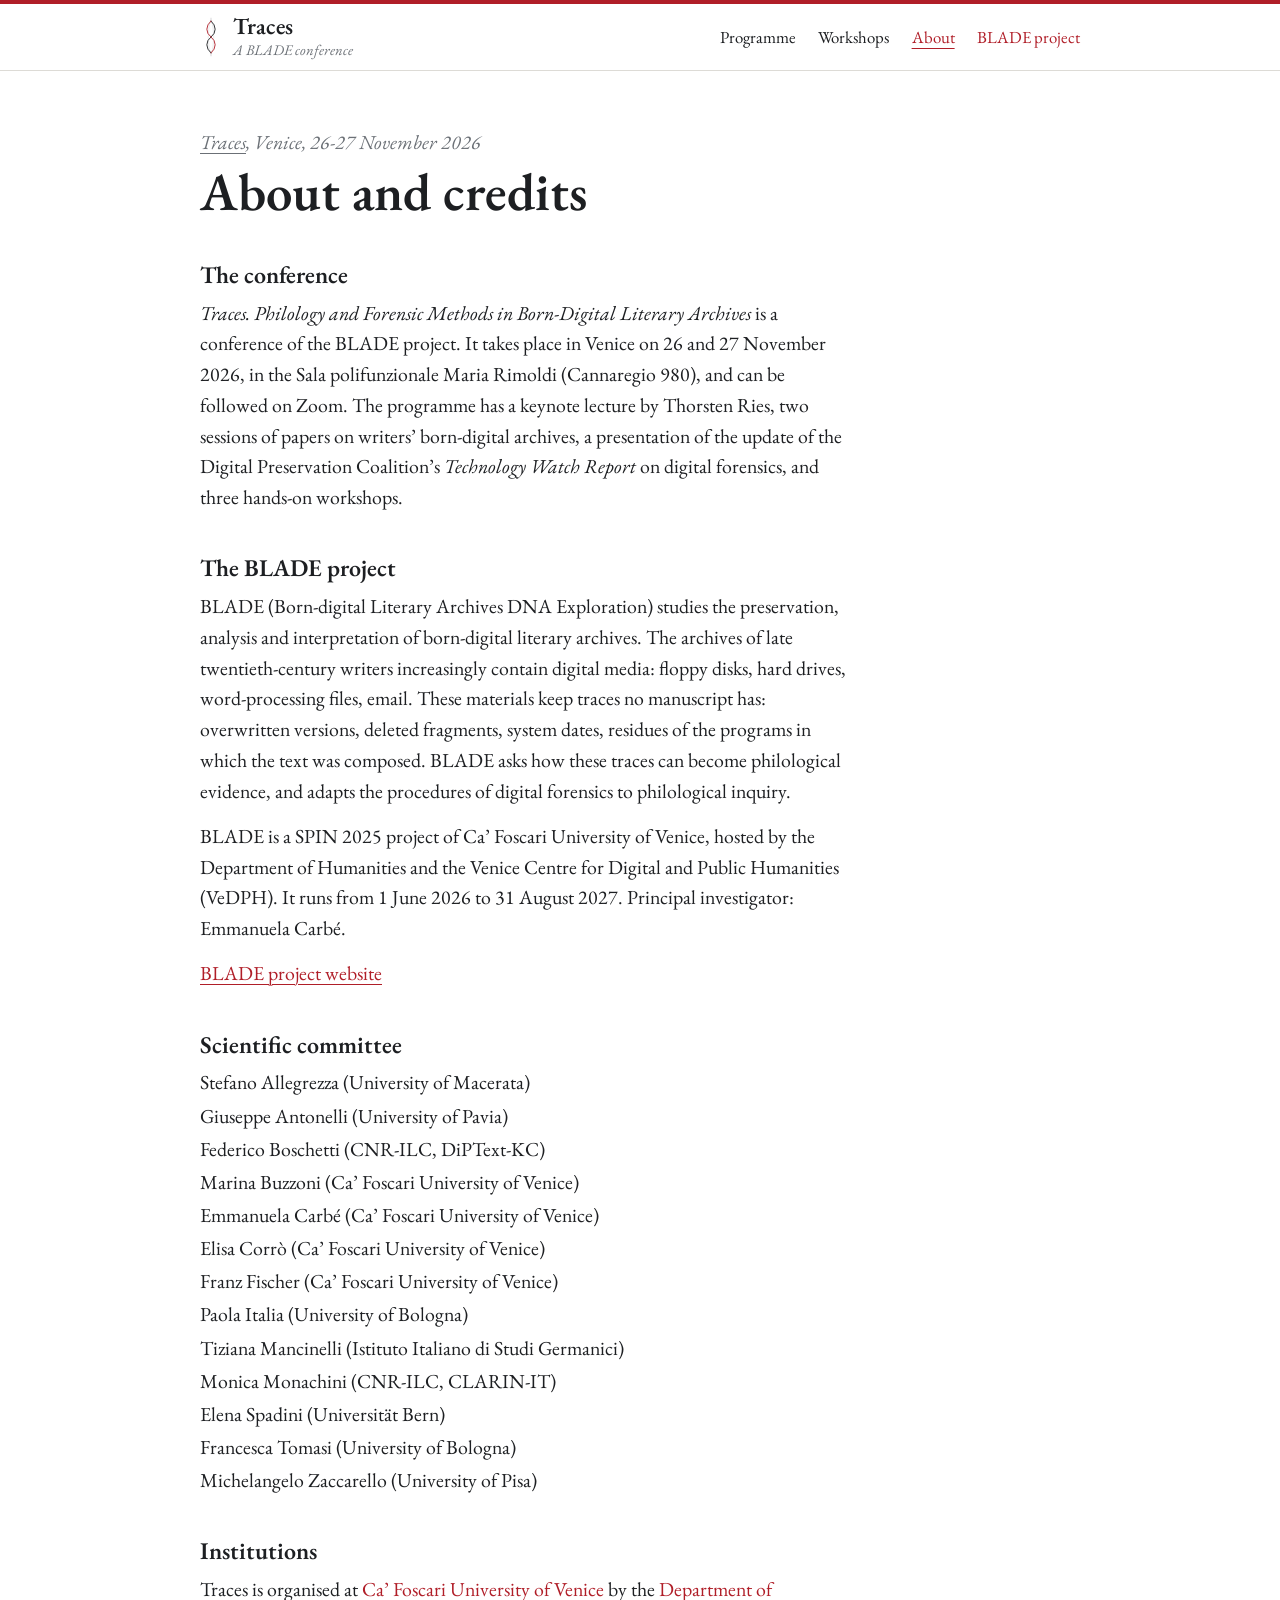
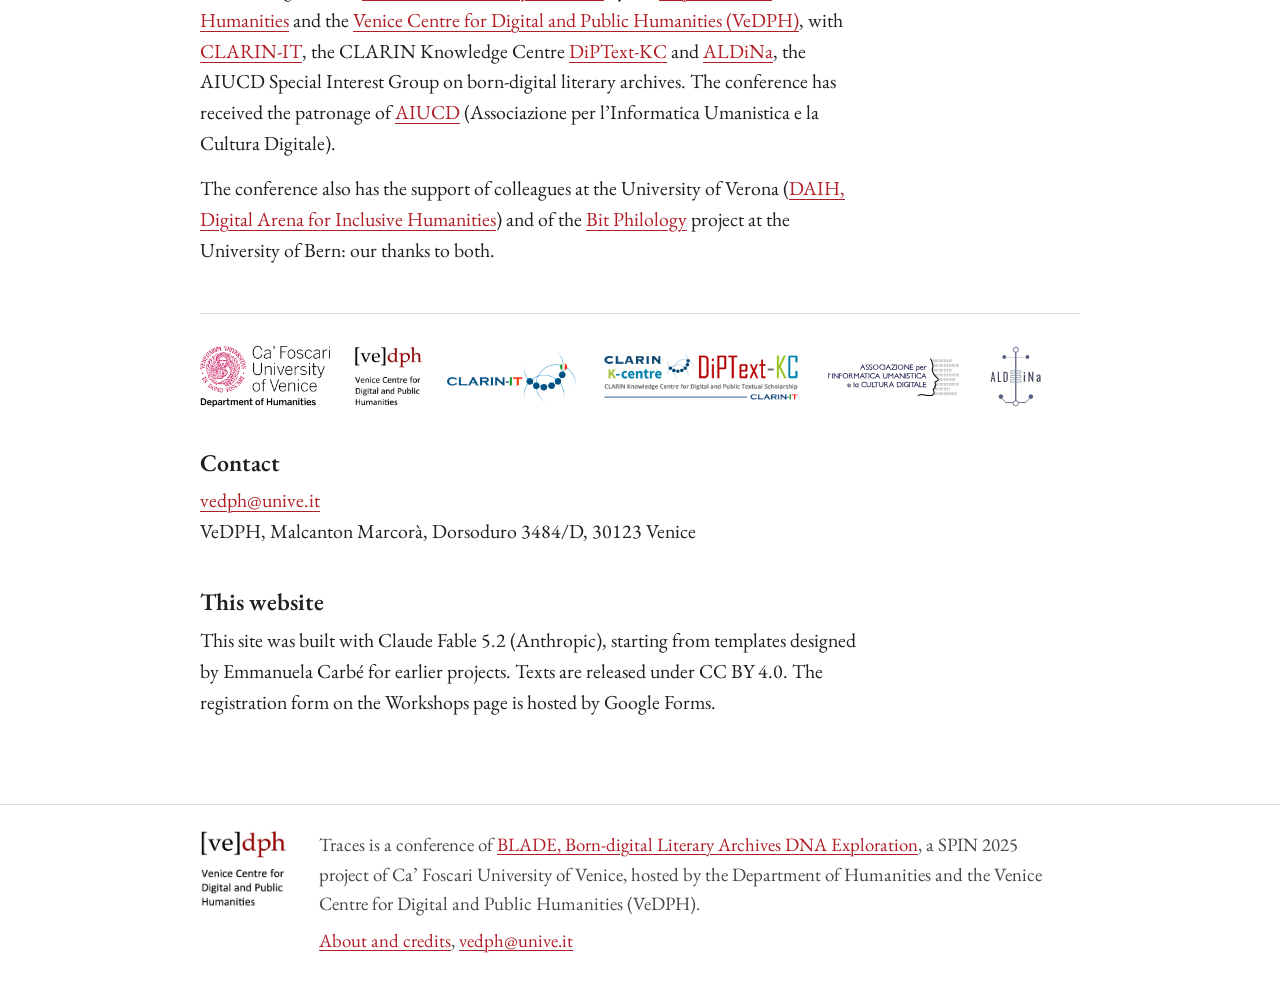
==== about.html @ 53fd54de "Add files via upload" ====
<!doctype html>
<html lang="en">
<head>
<meta charset="utf-8">
<meta name="viewport" content="width=device-width, initial-scale=1">
<title>About and credits. Traces</title>
<meta name="description" content="What Traces is, the BLADE project, committee and credits.">
<meta name="color-scheme" content="light">
<meta property="og:type" content="website">
<meta property="og:title" content="About and credits. Traces">
<meta property="og:description" content="What Traces is, the BLADE project, committee and credits.">
<link rel="icon" href="assets/favicon.svg" type="image/svg+xml">
<link rel="preload" as="font" type="font/woff2" href="assets/fonts/eb-garamond-latin-400-normal.woff2" crossorigin>
<link rel="stylesheet" href="assets/traces.css">
</head>
<body>
<a class="skip" href="#main">Skip to content</a>
<header class="top"><div class="wrap">
  <a class="brand" href="index.html"><svg class="mark" viewBox="50 0 60 220" aria-hidden="true"><path d="M 80,4 Q 50,110 80,216 Q 110,110 80,4 Z" stroke="currentColor" stroke-width="1.6" fill="none" opacity=".32"/><path d="M 80,22 Q 105,42 105,67 Q 105,92 80,110 Q 55,128 55,153 Q 55,178 80,198" stroke="currentColor" stroke-width="5" fill="none" stroke-linecap="round"><animate attributeName="d" values="M 78,22 Q 78,42 78,67 Q 78,92 78,110 Q 78,128 78,153 Q 78,178 78,198;M 80,22 Q 105,42 105,67 Q 105,92 80,110 Q 55,128 55,153 Q 55,178 80,198;M 80,22 Q 55,42 55,67 Q 55,92 80,110 Q 105,128 105,153 Q 105,178 80,198;M 80,22 Q 105,42 105,67 Q 105,92 80,110 Q 55,128 55,153 Q 55,178 80,198" keyTimes="0;0.4;0.72;1" calcMode="spline" keySplines="0.42 0 0.58 1;0.42 0 0.58 1;0.42 0 0.58 1" begin="0.3s" dur="2.2s" fill="freeze"/></path><path d="M 80,22 Q 55,42 55,67 Q 55,92 80,110 Q 105,128 105,153 Q 105,178 80,198" stroke="#b01e28" stroke-width="5" fill="none" stroke-linecap="round"><animate attributeName="d" values="M 82,22 Q 82,42 82,67 Q 82,92 82,110 Q 82,128 82,153 Q 82,178 82,198;M 80,22 Q 55,42 55,67 Q 55,92 80,110 Q 105,128 105,153 Q 105,178 80,198;M 80,22 Q 105,42 105,67 Q 105,92 80,110 Q 55,128 55,153 Q 55,178 80,198;M 80,22 Q 55,42 55,67 Q 55,92 80,110 Q 105,128 105,153 Q 105,178 80,198" keyTimes="0;0.4;0.72;1" calcMode="spline" keySplines="0.42 0 0.58 1;0.42 0 0.58 1;0.42 0 0.58 1" begin="0.3s" dur="2.2s" fill="freeze"/></path></svg><span><b>Traces</b><small>A BLADE conference</small></span></a>
  <nav aria-label="Site"><a href="index.html#programme">Programme</a><a href="workshops.html">Workshops</a><a href="about.html" aria-current="page">About</a><a class="ext" target="_blank" rel="noopener" href="https://vedph.github.io/blade/">BLADE project<span class="sr"> (opens in a new tab)</span></a></nav>
</div></header>
<main id="main" class="wrap">
<header class="pagehead">
<p class="pre"><a href="index.html">Traces</a>, Venice, 26-27 November 2026</p>
<h1>About and credits</h1>
</header>
<div class="text">
<h2>The conference</h2>
<p><em>Traces. Philology and Forensic Methods in Born-Digital Literary Archives</em> is a conference of the BLADE project. It takes place in Venice on 26 and 27 November 2026,
in the Sala polifunzionale Maria Rimoldi (Cannaregio 980), and can be followed on Zoom. The programme has a keynote lecture
by Thorsten Ries, two sessions of papers on writers’ born-digital archives, a presentation of the update of the Digital
Preservation Coalition’s <em>Technology Watch Report</em> on digital forensics, and three hands-on workshops.</p>

<h2>The BLADE project</h2>
<p>BLADE (Born-digital Literary Archives DNA Exploration) studies the preservation, analysis and interpretation of
born-digital literary archives. The archives of late twentieth-century writers increasingly contain digital media:
floppy disks, hard drives, word-processing files, email. These materials keep traces no manuscript has: overwritten
versions, deleted fragments, system dates, residues of the programs in which the text was composed. BLADE asks how
these traces can become philological evidence, and adapts the procedures of digital forensics to philological inquiry.</p>
<p>BLADE is a SPIN 2025 project of Ca’ Foscari University of Venice, hosted by the Department of Humanities and the
Venice Centre for Digital and Public Humanities (VeDPH). It runs from 1 June 2026 to 31 August 2027.
Principal investigator: Emmanuela Carbé.</p>
<p><a href="https://vedph.github.io/blade/" target="_blank" rel="noopener">BLADE project website<span class="sr"> (opens in a new tab)</span></a></p>

<h2>Scientific committee</h2>
<ul class="plain"><li>Stefano Allegrezza (University of Macerata)</li><li>Giuseppe Antonelli (University of Pavia)</li><li>Federico Boschetti (CNR-ILC, DiPText-KC)</li><li>Marina Buzzoni (Ca’ Foscari University of Venice)</li><li>Emmanuela Carbé (Ca’ Foscari University of Venice)</li><li>Elisa Corrò (Ca’ Foscari University of Venice)</li><li>Franz Fischer (Ca’ Foscari University of Venice)</li><li>Paola Italia (University of Bologna)</li><li>Tiziana Mancinelli (Istituto Italiano di Studi Germanici)</li><li>Monica Monachini (CNR-ILC, CLARIN-IT)</li><li>Elena Spadini (Universität Bern)</li><li>Francesca Tomasi (University of Bologna)</li><li>Michelangelo Zaccarello (University of Pisa)</li></ul>

<h2>Institutions</h2>
<p>Traces is organised at <a href="https://www.unive.it/" target="_blank" rel="noopener">Ca’ Foscari University of Venice<span class="sr"> (opens in a new tab)</span></a> by the
<a href="https://www.unive.it/dsu" target="_blank" rel="noopener">Department of Humanities<span class="sr"> (opens in a new tab)</span></a> and the
<a href="https://www.unive.it/vedph" target="_blank" rel="noopener">Venice Centre for Digital and Public Humanities (VeDPH)<span class="sr"> (opens in a new tab)</span></a>, with
<a href="https://www.clarin-it.it/en/" target="_blank" rel="noopener">CLARIN-IT<span class="sr"> (opens in a new tab)</span></a>, the CLARIN Knowledge Centre
<a href="https://diptext-kc.clarin-it.it/" target="_blank" rel="noopener">DiPText-KC<span class="sr"> (opens in a new tab)</span></a> and
<a href="https://www.aiucd.it/presentazione-sig/aldina/" target="_blank" rel="noopener">ALDiNa<span class="sr"> (opens in a new tab)</span></a>, the AIUCD Special Interest Group on born-digital
literary archives. The conference has received the patronage of <a href="https://www.aiucd.it/" target="_blank" rel="noopener">AIUCD<span class="sr"> (opens in a new tab)</span></a>
(Associazione per l’Informatica Umanistica e la Cultura Digitale).</p>
<p>The conference also has the support of colleagues at the University of Verona
(<a href="https://www.dlls.univr.it/" target="_blank" rel="noopener">DAIH, Digital Arena for Inclusive Humanities<span class="sr"> (opens in a new tab)</span></a>) and of the
<a href="https://bitphilology.dh.unibe.ch/" target="_blank" rel="noopener">Bit Philology<span class="sr"> (opens in a new tab)</span></a> project at the University of Bern: our thanks to both.</p>
</div>
<div class="logos">
<img src="assets/logos/dsu.png" alt="Ca’ Foscari University of Venice, Department of Humanities" style="height:61px">
<img src="assets/logos/vedph.jpg" alt="VeDPH, Venice Centre for Digital and Public Humanities" style="height:61px">
<img src="assets/logos/clarin-it.png" alt="CLARIN-IT" style="height:50px">
<img src="assets/logos/diptext-kc.png" alt="CLARIN K-centre DiPText-KC" style="height:54px">
<img src="assets/logos/aiucd.svg" alt="AIUCD, Associazione per l’Informatica Umanistica e la Cultura Digitale" style="height:42px">
<img src="assets/logos/aldina.svg" alt="ALDiNa" style="height:67px">
</div>
<div class="text">
<h2>Contact</h2>
<p><a href="mailto:vedph@unive.it">vedph@unive.it</a><br>
VeDPH, Malcanton Marcorà, Dorsoduro 3484/D, 30123 Venice</p>

<h2>This website</h2>
<p>This site was built with Claude Fable 5.2 (Anthropic), starting from templates designed by Emmanuela Carbé for
earlier projects. Texts are released under CC BY 4.0. The registration form on the Workshops page is hosted by
Google Forms.</p>
</div>
</main>
<footer class="foot"><div class="wrap">
  <a class="flogo" href="https://www.unive.it/vedph" target="_blank" rel="noopener"><img src="assets/logos/vedph.jpg" alt="VeDPH, Venice Centre for Digital and Public Humanities"></a>
  <div>
  <p>Traces is a conference of <a href="https://vedph.github.io/blade/" target="_blank" rel="noopener">BLADE, Born-digital Literary Archives DNA Exploration</a>,
  a SPIN 2025 project of Ca’ Foscari University of Venice, hosted by the Department of Humanities and
  the Venice Centre for Digital and Public Humanities (VeDPH).</p>
  <p><a href="about.html">About and credits</a>, <a href="mailto:vedph@unive.it">vedph@unive.it</a></p>
  </div>
</div></footer>
<script>
if(matchMedia('(prefers-reduced-motion: reduce)').matches)document.querySelectorAll('.mark animate').forEach(function(a){a.remove()});
</script>
</body>
</html>
---- assets/traces.css ----
/* Traces, conferenza del progetto BLADE.
   Una sola famiglia di caratteri (EB Garamond), fondo bianco, rosso Ca' Foscari per link e sottotitolo.
   Niente etichette in maiuscoletto spaziato, niente pulsanti: il registro è quello di un programma a stampa. */

@font-face{font-family:"EB Garamond";src:url("fonts/eb-garamond-latin-400-normal.woff2") format("woff2");font-weight:400;font-style:normal;font-display:swap}
@font-face{font-family:"EB Garamond";src:url("fonts/eb-garamond-latin-400-italic.woff2") format("woff2");font-weight:400;font-style:italic;font-display:swap}
@font-face{font-family:"EB Garamond";src:url("fonts/eb-garamond-latin-600-normal.woff2") format("woff2");font-weight:600;font-style:normal;font-display:swap}
@font-face{font-family:"EB Garamond";src:url("fonts/eb-garamond-latin-600-italic.woff2") format("woff2");font-weight:600;font-style:italic;font-display:swap}

:root{--red:#b01e28;--red-deep:#8c1820;--ink:#1d1f22;--soft:#44474c;--muted:#6b7076;--rule:#dddbd6;--paper:#fff;--measure:41rem}
*{box-sizing:border-box}
html{-webkit-text-size-adjust:100%;scroll-behavior:smooth;scroll-padding-top:1.5rem}
body{margin:0;background:var(--paper);color:var(--ink);font-family:"EB Garamond",Georgia,"Times New Roman",serif;
  font-size:clamp(1.12rem,1rem + .3vw,1.25rem);line-height:1.55;-webkit-font-smoothing:antialiased;text-rendering:optimizeLegibility}
a{color:var(--red);text-decoration:underline;text-decoration-thickness:.06em;text-underline-offset:.18em}
a:hover{color:var(--red-deep)}
:focus-visible{outline:2px solid var(--red);outline-offset:3px}
img{max-width:100%}
.wrap{max-width:60rem;margin-inline:auto;padding-inline:clamp(1rem,4vw,2.5rem)}
.skip{position:absolute;left:-999px;top:.5rem;background:var(--red);color:#fff;padding:.3rem .6rem}
.skip:focus{left:.5rem}

/* testata */
.top{border-top:4px solid var(--red);border-bottom:1px solid var(--rule)}
.top .wrap{display:flex;align-items:center;justify-content:space-between;flex-wrap:wrap;gap:.4rem 1.5rem;padding-block:.7rem}
.brand{display:flex;align-items:center;gap:.7rem;color:var(--ink);text-decoration:none}
.brand:hover{color:var(--ink)}
.brand .mark{width:22px;height:40px;flex:none}
.brand b{display:block;font-weight:600;font-size:1.45rem;line-height:1}
.brand small{display:block;font-style:italic;font-size:.92rem;color:var(--muted);line-height:1.2;margin-top:.15rem}
.top nav{display:flex;flex-wrap:wrap;gap:.2rem 1.4rem;font-size:1.05rem}
.top nav a{color:var(--ink);text-decoration:none}
.top nav a:hover,.top nav a[aria-current]{color:var(--red)}
.top nav a[aria-current]{text-decoration:underline;text-underline-offset:.3em;text-decoration-thickness:.06em}
.top nav a.ext{color:var(--red)}

/* apertura */
main{padding-block:clamp(2rem,5vw,3.5rem) clamp(3rem,6vw,4.5rem)}
.pre{margin:0;font-style:italic;color:var(--muted);overflow-wrap:anywhere}
.pre a{color:inherit}
.pre a:hover{color:var(--red)}
.hero h1{font-weight:600;font-size:clamp(3.2rem,2rem + 5vw,5.4rem);line-height:1;margin:.5rem 0 .2rem;letter-spacing:-.005em}
.hero .subtitle{font-style:italic;color:var(--red);font-size:clamp(1.5rem,1.1rem + 1.5vw,2.15rem);line-height:1.2;margin:0;max-width:34ch}
.hero .when{font-size:clamp(1.2rem,1.05rem + .5vw,1.45rem);margin:1.1rem 0 0}
.pagehead h1{font-weight:600;font-size:clamp(2.3rem,1.6rem + 2.6vw,3.3rem);line-height:1.05;margin:.4rem 0 .6rem}
.lede{max-width:var(--measure);font-size:1.08em;margin:1.6rem 0 0}
.pagehead .lede{margin-top:0}

/* dati pratici */
.facts{display:grid;grid-template-columns:7rem minmax(0,1fr);gap:.55rem 1.2rem;max-width:46rem;margin:2.2rem 0 0;padding:1.3rem 0;border-top:1px solid var(--rule);border-bottom:1px solid var(--rule)}
.facts dt{font-style:italic;color:var(--muted)}
.facts dd{margin:0}

/* programma */
h2.sec{font-weight:600;font-size:clamp(1.8rem,1.4rem + 1.2vw,2.3rem);margin:3rem 0 0;line-height:1.1}
.status{font-style:italic;color:var(--muted);margin:.3rem 0 0}
.day{margin-top:2.4rem}
.day > h2{font-weight:600;font-size:1.45rem;margin:0;padding-bottom:.45rem;border-bottom:1.5px solid var(--ink)}
.slot{display:grid;grid-template-columns:7rem minmax(0,1fr);gap:0 1.2rem;padding:.95rem 0;border-bottom:1px solid var(--rule)}
.slot .t{color:var(--muted);font-variant-numeric:tabular-nums lining-nums;white-space:nowrap}
.slot .c{max-width:44rem}
.slot h3{font-weight:600;font-size:1em;margin:0;line-height:1.35}
.slot h3 .aff{font-weight:400}
.slot p{margin:0}
.slot .label{font-style:italic;color:var(--red)}
.slot .ttl{font-style:italic}
.slot .aside,.slot .pause{color:var(--muted)}
.slot .pause{font-style:italic}
.slot .online{color:var(--muted);font-style:italic}
.slot .sub{display:grid;grid-template-columns:3.4rem minmax(0,1fr);gap:0 .6rem;margin-top:.55rem}
.slot .sub .st{color:var(--muted);font-variant-numeric:tabular-nums lining-nums}
.slot ul.ws{list-style:none;margin:.5rem 0 0;padding:0}
.slot ul.ws li{margin:.5rem 0 0}
.slot .more{margin-top:.7rem}
@media (max-width:560px){
  .slot,.facts{grid-template-columns:1fr}
  .slot .t{margin-bottom:.15rem}
  .facts dd{margin-bottom:.4rem}
}

/* pagine di testo */
.text{max-width:var(--measure)}
.text h2{font-weight:600;font-size:1.5rem;line-height:1.2;margin:2.6rem 0 .5rem}
.text article h2{margin-bottom:.2rem}
.text article .who{font-style:italic;color:var(--soft);margin:0 0 .8rem}
.text p{margin:0 0 .9rem}
.text ul.plain{list-style:none;padding:0;margin:0}
.text ul.plain li{margin:.15rem 0}
.regform{display:block;width:100%;height:2400px;border:1px solid var(--rule);margin:.8rem 0 .5rem}
@media (max-width:640px){.regform{height:2700px}}

/* loghi e piede */
.logos{display:flex;flex-wrap:wrap;align-items:center;gap:1.4rem 1.5rem;margin:3rem 0 0;padding-top:1.8rem;border-top:1px solid var(--rule)}
.logos img{width:auto;object-fit:contain}
.logos + .text h2:first-child{margin-top:2.4rem}
.foot{border-top:1px solid var(--rule);color:var(--soft);font-size:.95em}
.foot .wrap{padding-block:1.6rem 2.2rem}
.foot p{max-width:46rem;margin:0 0 .5rem}
@media print{.top nav,.regform{display:none}}
.slot .item{margin-top:.55rem}
.wsd{border-bottom:1px solid var(--rule);padding:1rem 0}
.wsd:first-child{border-top:1px solid var(--rule)}
.wsd summary{cursor:pointer;list-style:none}
.wsd summary::-webkit-details-marker{display:none}
.text .wsd summary h2{display:block;font-weight:600;font-size:1.25rem;line-height:1.25;margin:0}
.wsd summary .who{display:block;font-style:italic;color:var(--soft);margin-top:.15rem}
.wsd summary .hint{display:inline-block;margin-top:.35rem;color:var(--red);text-decoration:underline;text-decoration-thickness:.06em;text-underline-offset:.18em}
.wsd summary .hint::before{content:"+ "}
.wsd[open] summary .hint::before{content:"− "}
.wsd[open] summary{margin-bottom:.8rem}
.wsd p:last-child{margin-bottom:0}
.foot .wrap{display:flex;gap:1.6rem 2rem;align-items:flex-start;flex-wrap:wrap}
.foot .flogo img{height:78px;width:auto;display:block}
.foot .wrap > div{flex:1 1 20rem;min-width:0}
.sr{position:absolute;width:1px;height:1px;overflow:hidden;clip:rect(0 0 0 0);white-space:nowrap}
.pagehead + .text{margin-top:1.6rem}
.wsd summary:focus-visible{outline:2px solid var(--red);outline-offset:4px}
.top nav a{padding:.25rem 0}
@media (prefers-reduced-motion: reduce){html{scroll-behavior:auto}}
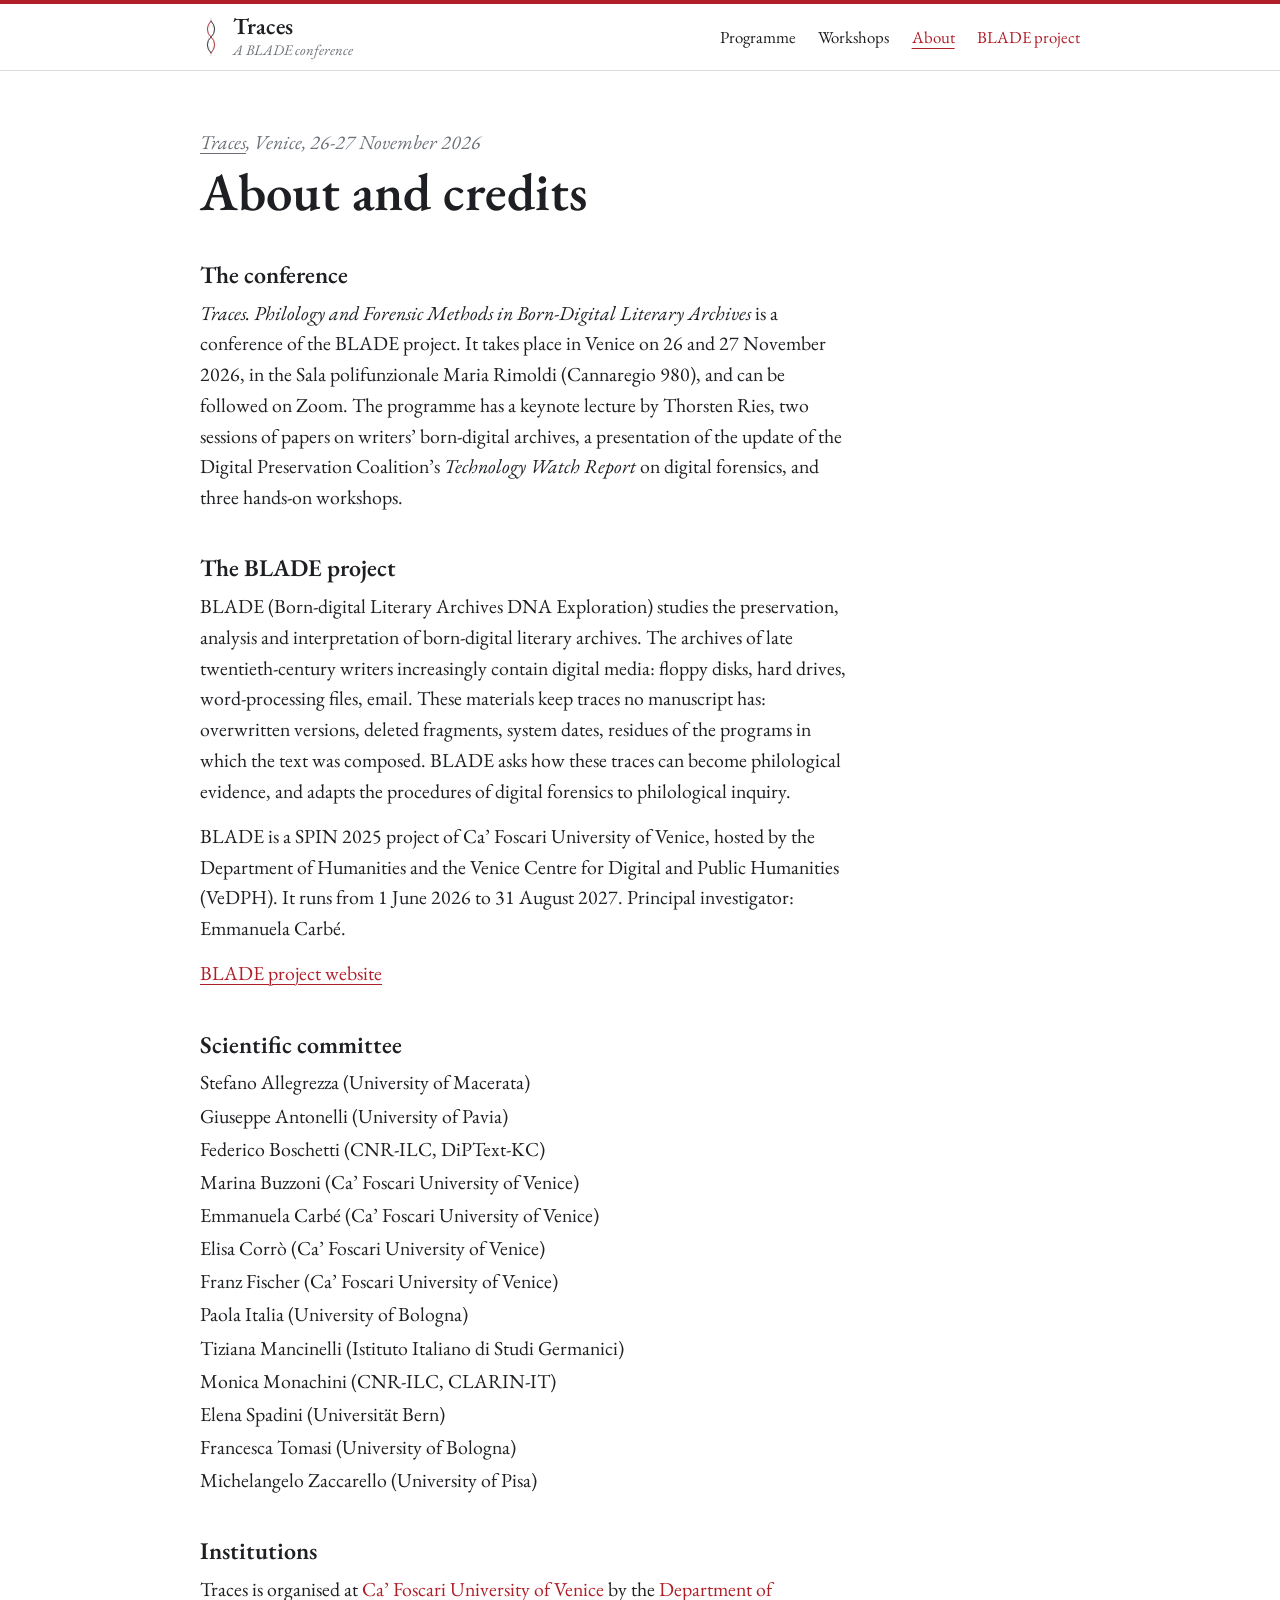
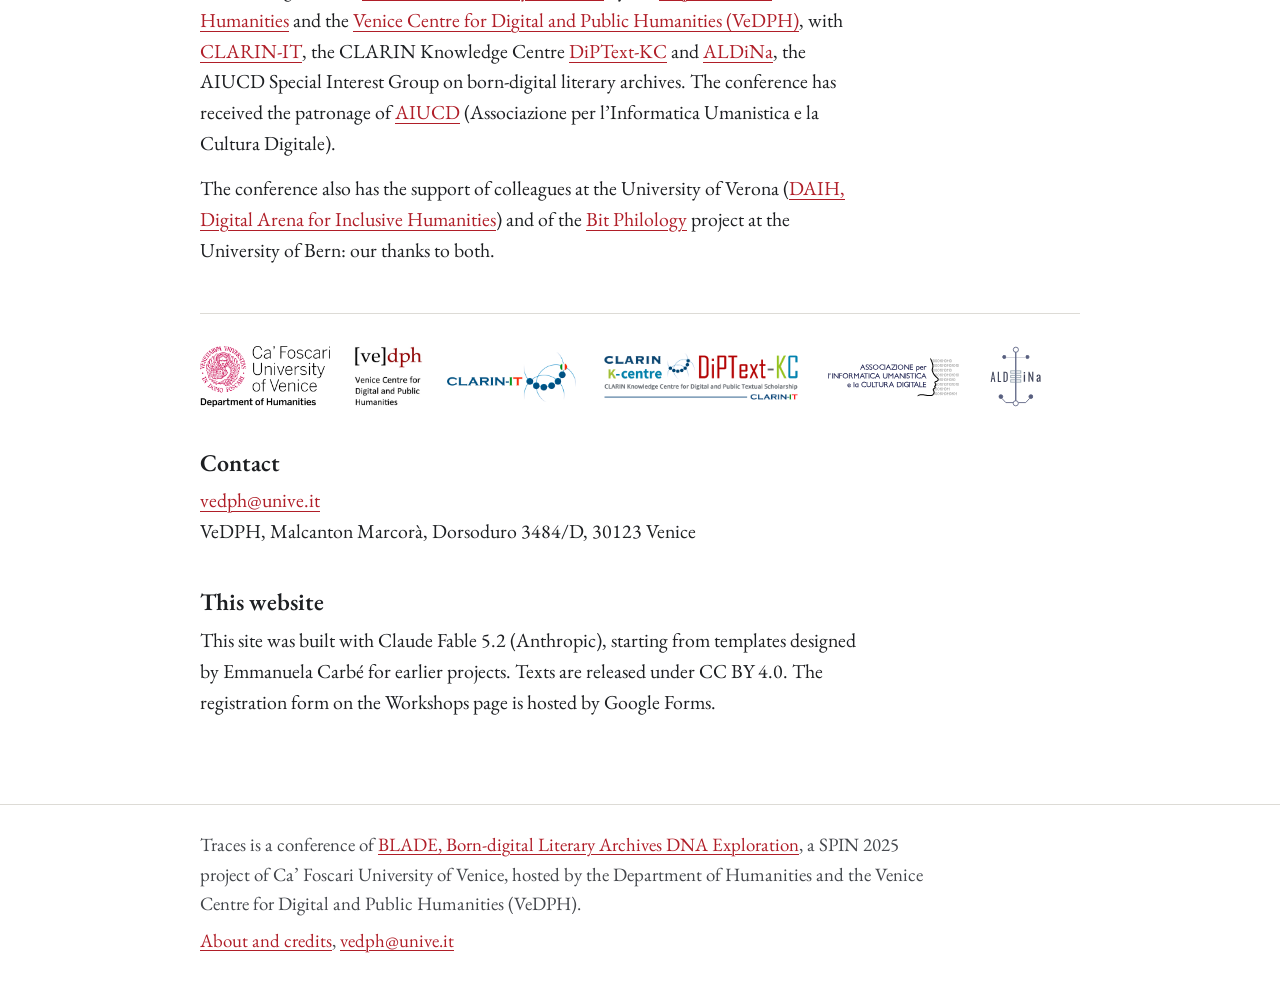
==== commit 770df951: "Add files via upload" ====
--- a/about.html
+++ b/about.html
@@ -78,7 +78,7 @@
 </div>
 </main>
 <footer class="foot"><div class="wrap">
-  <a class="flogo" href="https://www.unive.it/vedph" target="_blank" rel="noopener"><img src="assets/logos/vedph.jpg" alt="VeDPH, Venice Centre for Digital and Public Humanities"></a>
+
   <div>
   <p>Traces is a conference of <a href="https://vedph.github.io/blade/" target="_blank" rel="noopener">BLADE, Born-digital Literary Archives DNA Exploration</a>,
   a SPIN 2025 project of Ca’ Foscari University of Venice, hosted by the Department of Humanities and
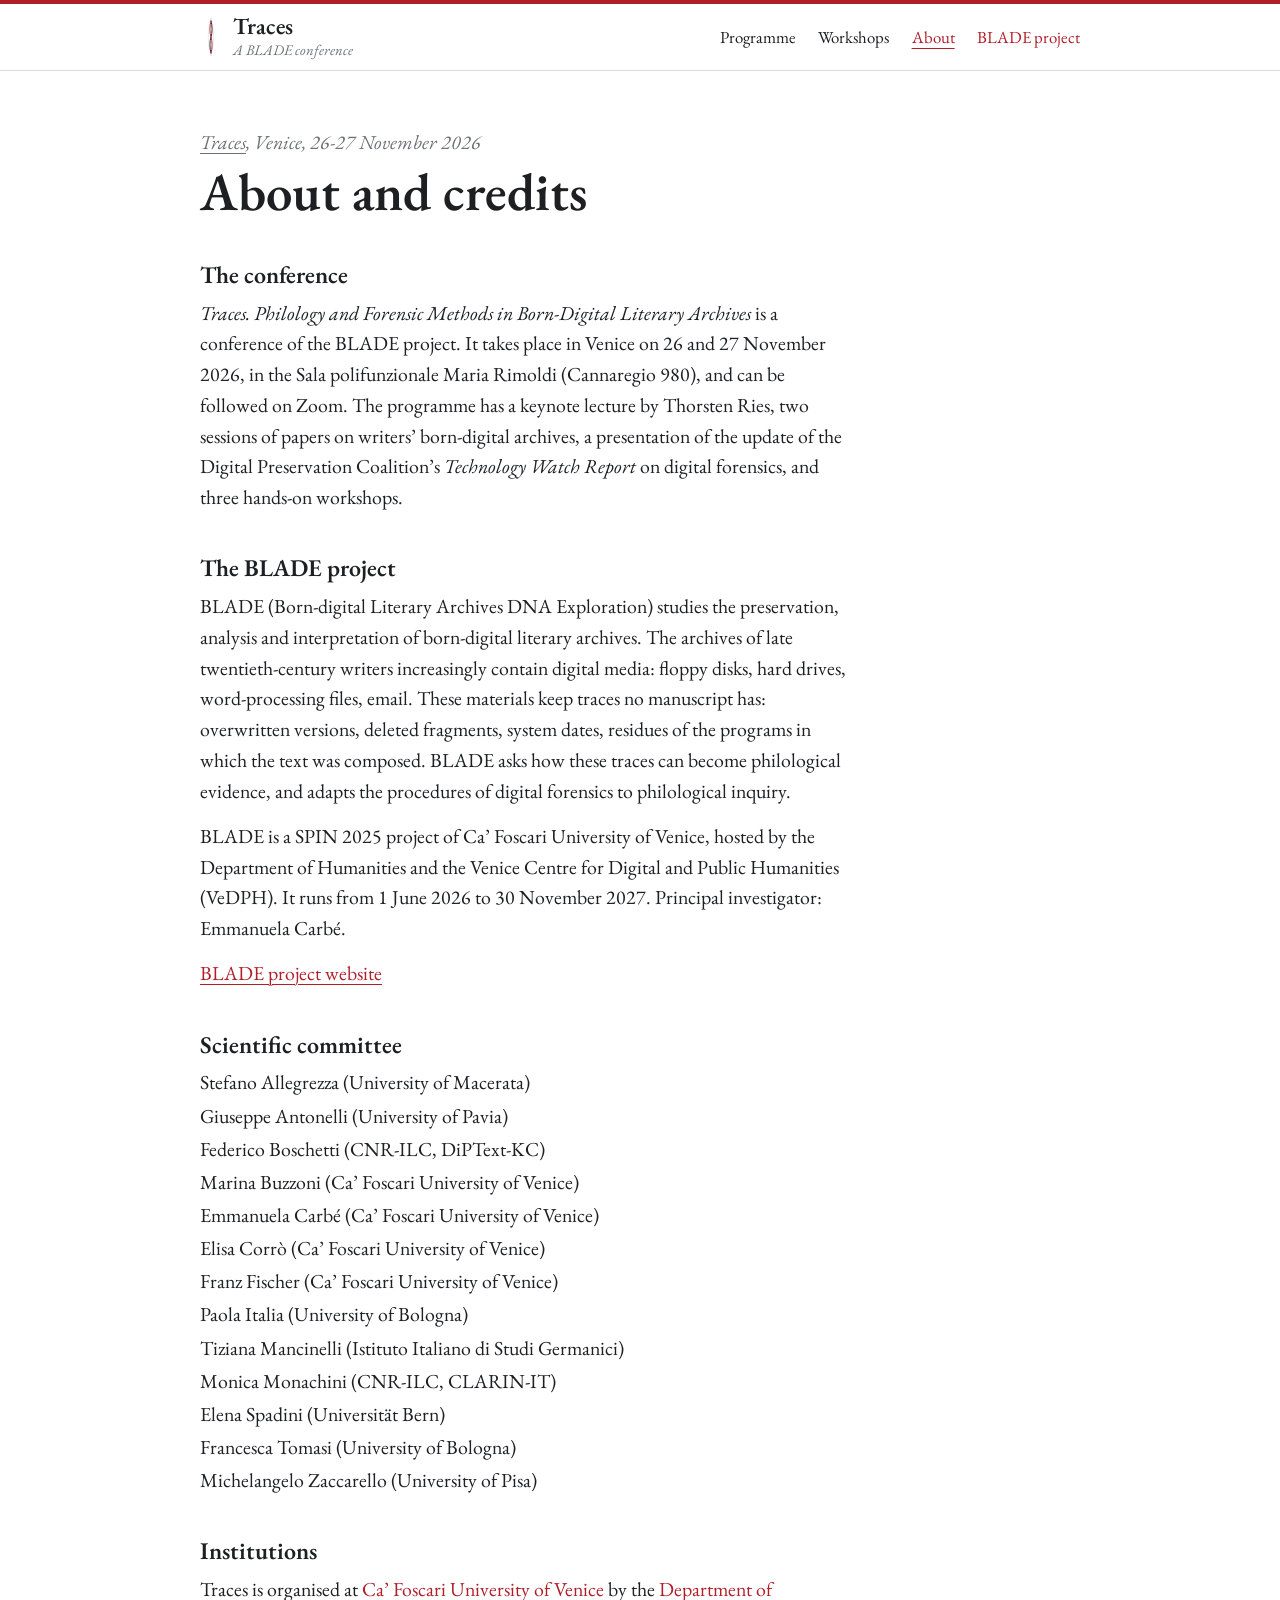
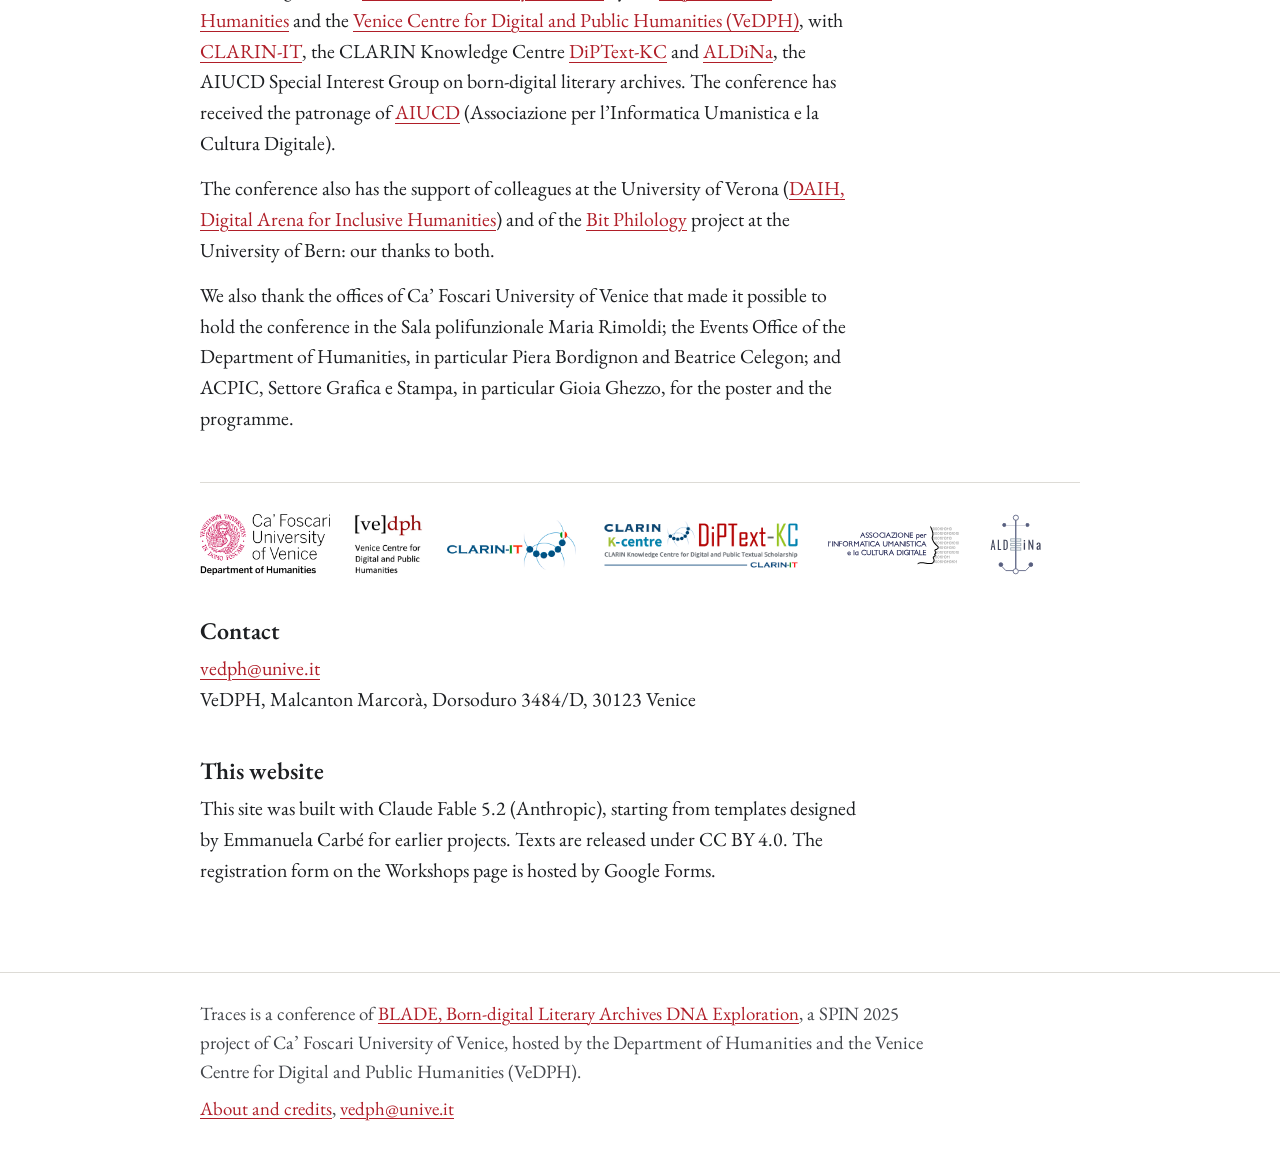
==== commit 55705bf8: "Add files via upload" ====
--- a/about.html
+++ b/about.html
@@ -9,6 +9,9 @@
 <meta property="og:type" content="website">
 <meta property="og:title" content="About and credits. Traces">
 <meta property="og:description" content="What Traces is, the BLADE project, committee and credits.">
+<meta property="og:image" content="https://vedph.github.io/traces/assets/traces-cover.jpg">
+<meta property="og:image:alt" content="Poster of the conference Traces, Venice, 26-27 November 2026">
+<meta name="twitter:card" content="summary_large_image">
 <link rel="icon" href="assets/favicon.svg" type="image/svg+xml">
 <link rel="preload" as="font" type="font/woff2" href="assets/fonts/eb-garamond-latin-400-normal.woff2" crossorigin>
 <link rel="stylesheet" href="assets/traces.css">
@@ -38,7 +41,7 @@
 versions, deleted fragments, system dates, residues of the programs in which the text was composed. BLADE asks how
 these traces can become philological evidence, and adapts the procedures of digital forensics to philological inquiry.</p>
 <p>BLADE is a SPIN 2025 project of Ca’ Foscari University of Venice, hosted by the Department of Humanities and the
-Venice Centre for Digital and Public Humanities (VeDPH). It runs from 1 June 2026 to 31 August 2027.
+Venice Centre for Digital and Public Humanities (VeDPH). It runs from 1 June 2026 to 30 November 2027.
 Principal investigator: Emmanuela Carbé.</p>
 <p><a href="https://vedph.github.io/blade/" target="_blank" rel="noopener">BLADE project website<span class="sr"> (opens in a new tab)</span></a></p>
 
@@ -57,6 +60,9 @@
 <p>The conference also has the support of colleagues at the University of Verona
 (<a href="https://www.dlls.univr.it/" target="_blank" rel="noopener">DAIH, Digital Arena for Inclusive Humanities<span class="sr"> (opens in a new tab)</span></a>) and of the
 <a href="https://bitphilology.dh.unibe.ch/" target="_blank" rel="noopener">Bit Philology<span class="sr"> (opens in a new tab)</span></a> project at the University of Bern: our thanks to both.</p>
+<p>We also thank the offices of Ca’ Foscari University of Venice that made it possible to hold the conference in the
+Sala polifunzionale Maria Rimoldi; the Events Office of the Department of Humanities, in particular Piera Bordignon
+and Beatrice Celegon; and ACPIC, Settore Grafica e Stampa, in particular Gioia Ghezzo, for the poster and the programme.</p>
 </div>
 <div class="logos">
 <img src="assets/logos/dsu.png" alt="Ca’ Foscari University of Venice, Department of Humanities" style="height:61px">
--- a/assets/traces.css
+++ b/assets/traces.css
@@ -117,3 +117,21 @@
 .wsd summary:focus-visible{outline:2px solid var(--red);outline-offset:4px}
 .top nav a{padding:.25rem 0}
 @media (prefers-reduced-motion: reduce){html{scroll-behavior:auto}}
+
+/* sito BLADE: persone */
+.person{display:grid;grid-template-columns:150px minmax(0,1fr);gap:1rem 1.8rem;align-items:start;margin:1.4rem 0 0}
+.person img{width:150px;height:150px;border-radius:50%;display:block}
+.person h3,.text h3{font-weight:600;font-size:1.25rem;line-height:1.25;margin:0 0 .1rem}
+.person .role{font-style:italic;color:var(--soft);margin:0 0 .7rem}
+.text .role{font-style:italic;color:var(--soft);margin:0 0 .7rem}
+@media (max-width:560px){.person{grid-template-columns:1fr}.person img{width:120px;height:120px}}
+.foot .flogos{display:flex;align-items:center;gap:1.4rem;flex:none}
+.foot .flogos img{height:64px;width:auto;display:block}
+.foot .flogos a{text-decoration:none}
+.foot .wrap > div.flogos{flex:none}
+.slot h3 .online{font-weight:400}
+
+/* locandina del programma da scaricare */
+.dl{margin:1.2rem 0 .4rem}
+.dl a{display:inline-flex;align-items:center;gap:1rem}
+.dl img{width:84px;height:auto;border:1px solid #d9d9d9;flex:none}
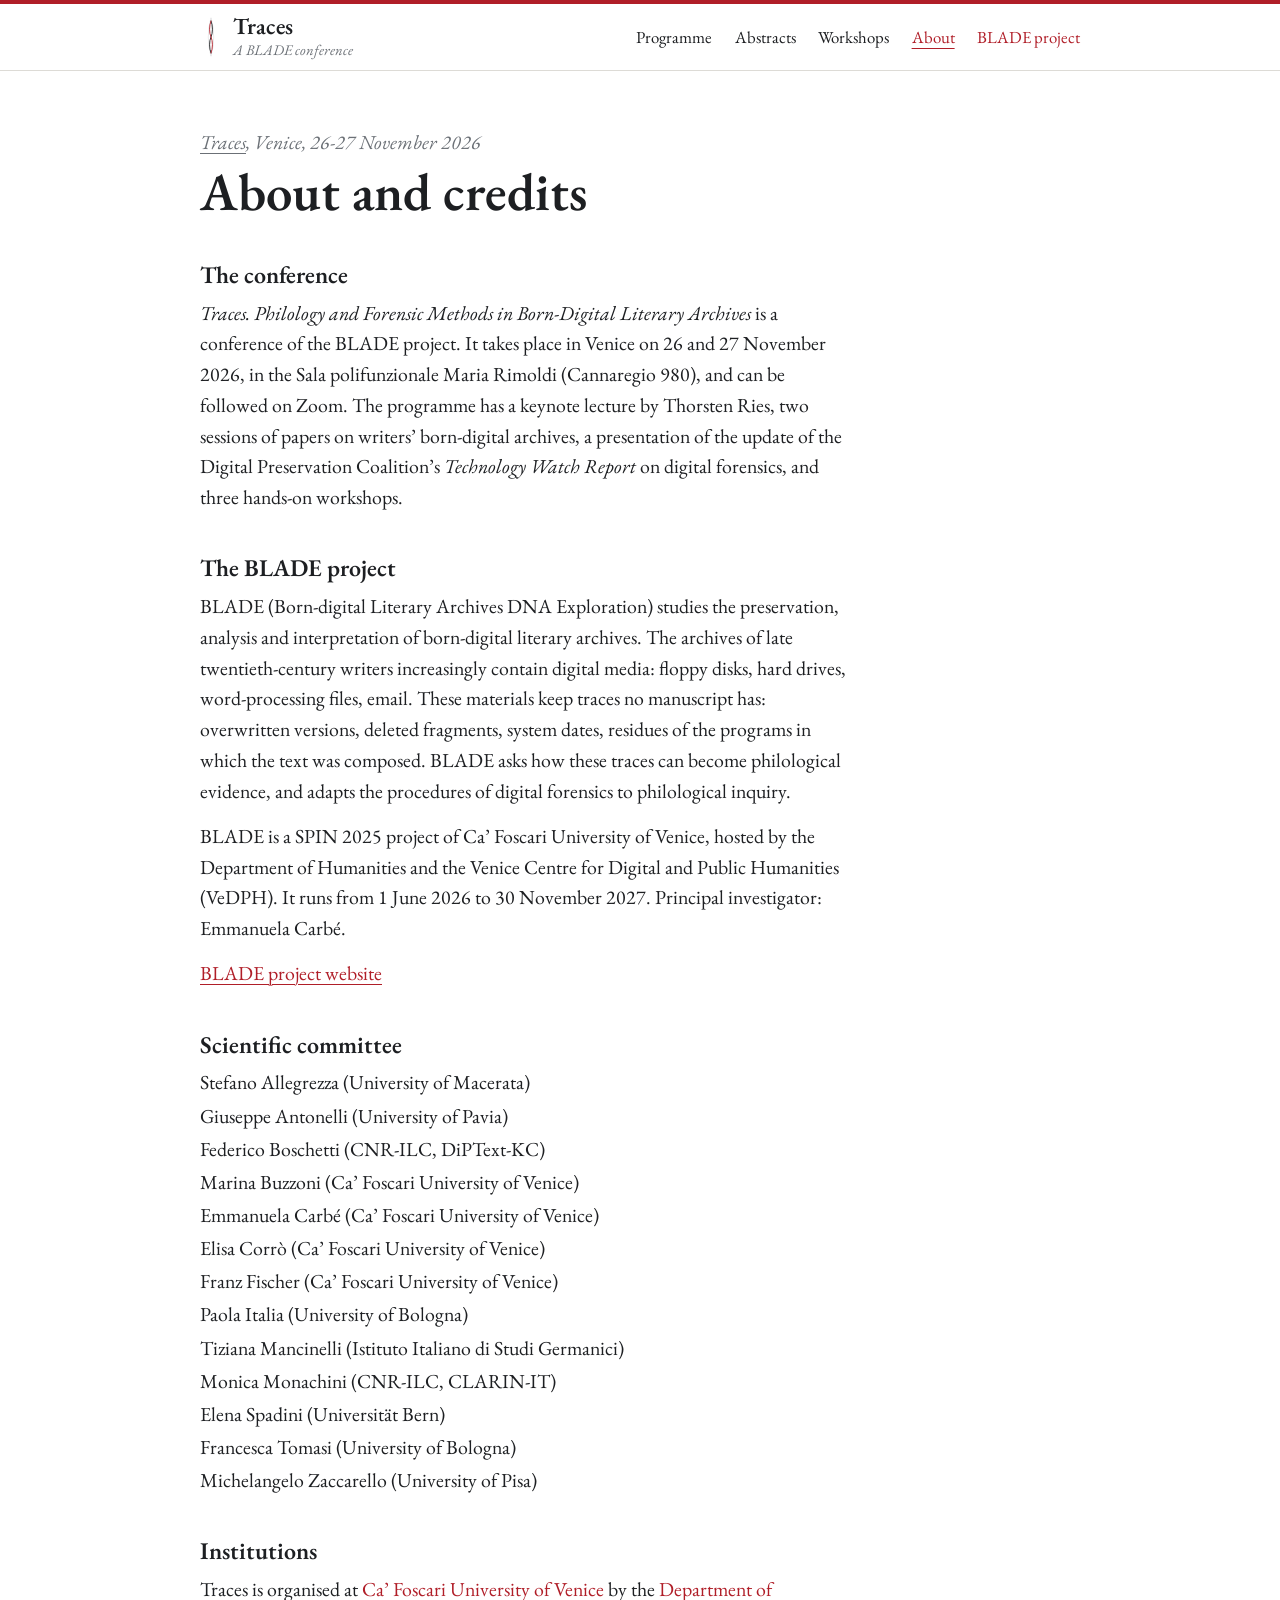
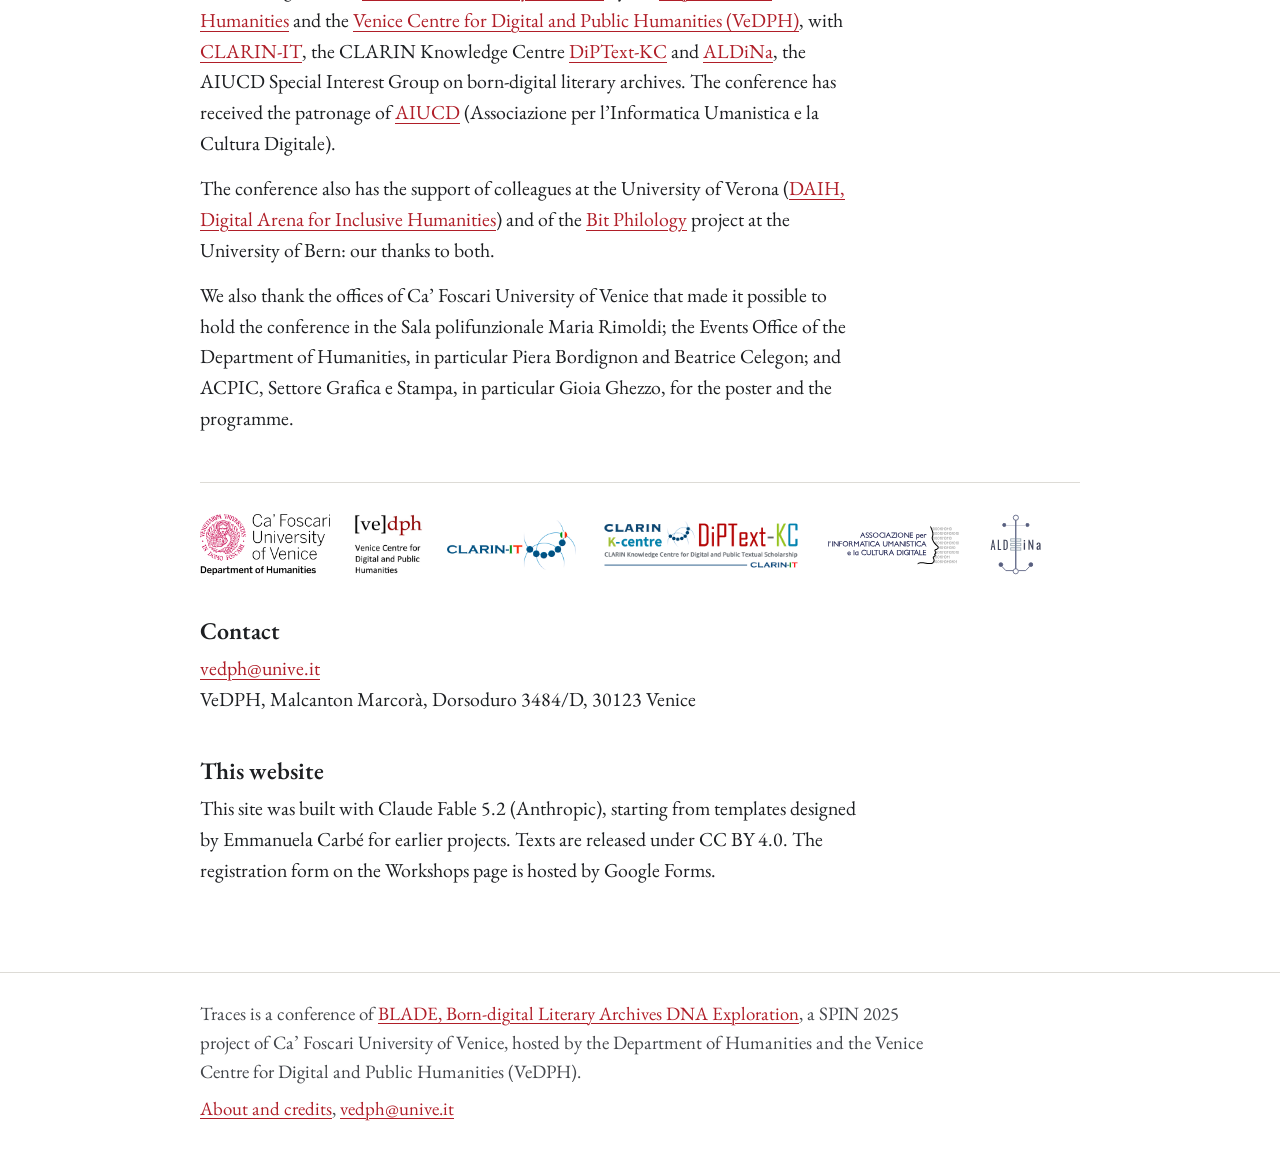
==== commit b99f7bab: "Add files via upload" ====
--- a/about.html
+++ b/about.html
@@ -20,7 +20,7 @@
 <a class="skip" href="#main">Skip to content</a>
 <header class="top"><div class="wrap">
   <a class="brand" href="index.html"><svg class="mark" viewBox="50 0 60 220" aria-hidden="true"><path d="M 80,4 Q 50,110 80,216 Q 110,110 80,4 Z" stroke="currentColor" stroke-width="1.6" fill="none" opacity=".32"/><path d="M 80,22 Q 105,42 105,67 Q 105,92 80,110 Q 55,128 55,153 Q 55,178 80,198" stroke="currentColor" stroke-width="5" fill="none" stroke-linecap="round"><animate attributeName="d" values="M 78,22 Q 78,42 78,67 Q 78,92 78,110 Q 78,128 78,153 Q 78,178 78,198;M 80,22 Q 105,42 105,67 Q 105,92 80,110 Q 55,128 55,153 Q 55,178 80,198;M 80,22 Q 55,42 55,67 Q 55,92 80,110 Q 105,128 105,153 Q 105,178 80,198;M 80,22 Q 105,42 105,67 Q 105,92 80,110 Q 55,128 55,153 Q 55,178 80,198" keyTimes="0;0.4;0.72;1" calcMode="spline" keySplines="0.42 0 0.58 1;0.42 0 0.58 1;0.42 0 0.58 1" begin="0.3s" dur="2.2s" fill="freeze"/></path><path d="M 80,22 Q 55,42 55,67 Q 55,92 80,110 Q 105,128 105,153 Q 105,178 80,198" stroke="#b01e28" stroke-width="5" fill="none" stroke-linecap="round"><animate attributeName="d" values="M 82,22 Q 82,42 82,67 Q 82,92 82,110 Q 82,128 82,153 Q 82,178 82,198;M 80,22 Q 55,42 55,67 Q 55,92 80,110 Q 105,128 105,153 Q 105,178 80,198;M 80,22 Q 105,42 105,67 Q 105,92 80,110 Q 55,128 55,153 Q 55,178 80,198;M 80,22 Q 55,42 55,67 Q 55,92 80,110 Q 105,128 105,153 Q 105,178 80,198" keyTimes="0;0.4;0.72;1" calcMode="spline" keySplines="0.42 0 0.58 1;0.42 0 0.58 1;0.42 0 0.58 1" begin="0.3s" dur="2.2s" fill="freeze"/></path></svg><span><b>Traces</b><small>A BLADE conference</small></span></a>
-  <nav aria-label="Site"><a href="index.html#programme">Programme</a><a href="workshops.html">Workshops</a><a href="about.html" aria-current="page">About</a><a class="ext" target="_blank" rel="noopener" href="https://vedph.github.io/blade/">BLADE project<span class="sr"> (opens in a new tab)</span></a></nav>
+  <nav aria-label="Site"><a href="index.html#programme">Programme</a><a href="abstracts.html">Abstracts</a><a href="workshops.html">Workshops</a><a href="about.html" aria-current="page">About</a><a class="ext" target="_blank" rel="noopener" href="https://vedph.github.io/blade/">BLADE project<span class="sr"> (opens in a new tab)</span></a></nav>
 </div></header>
 <main id="main" class="wrap">
 <header class="pagehead">
